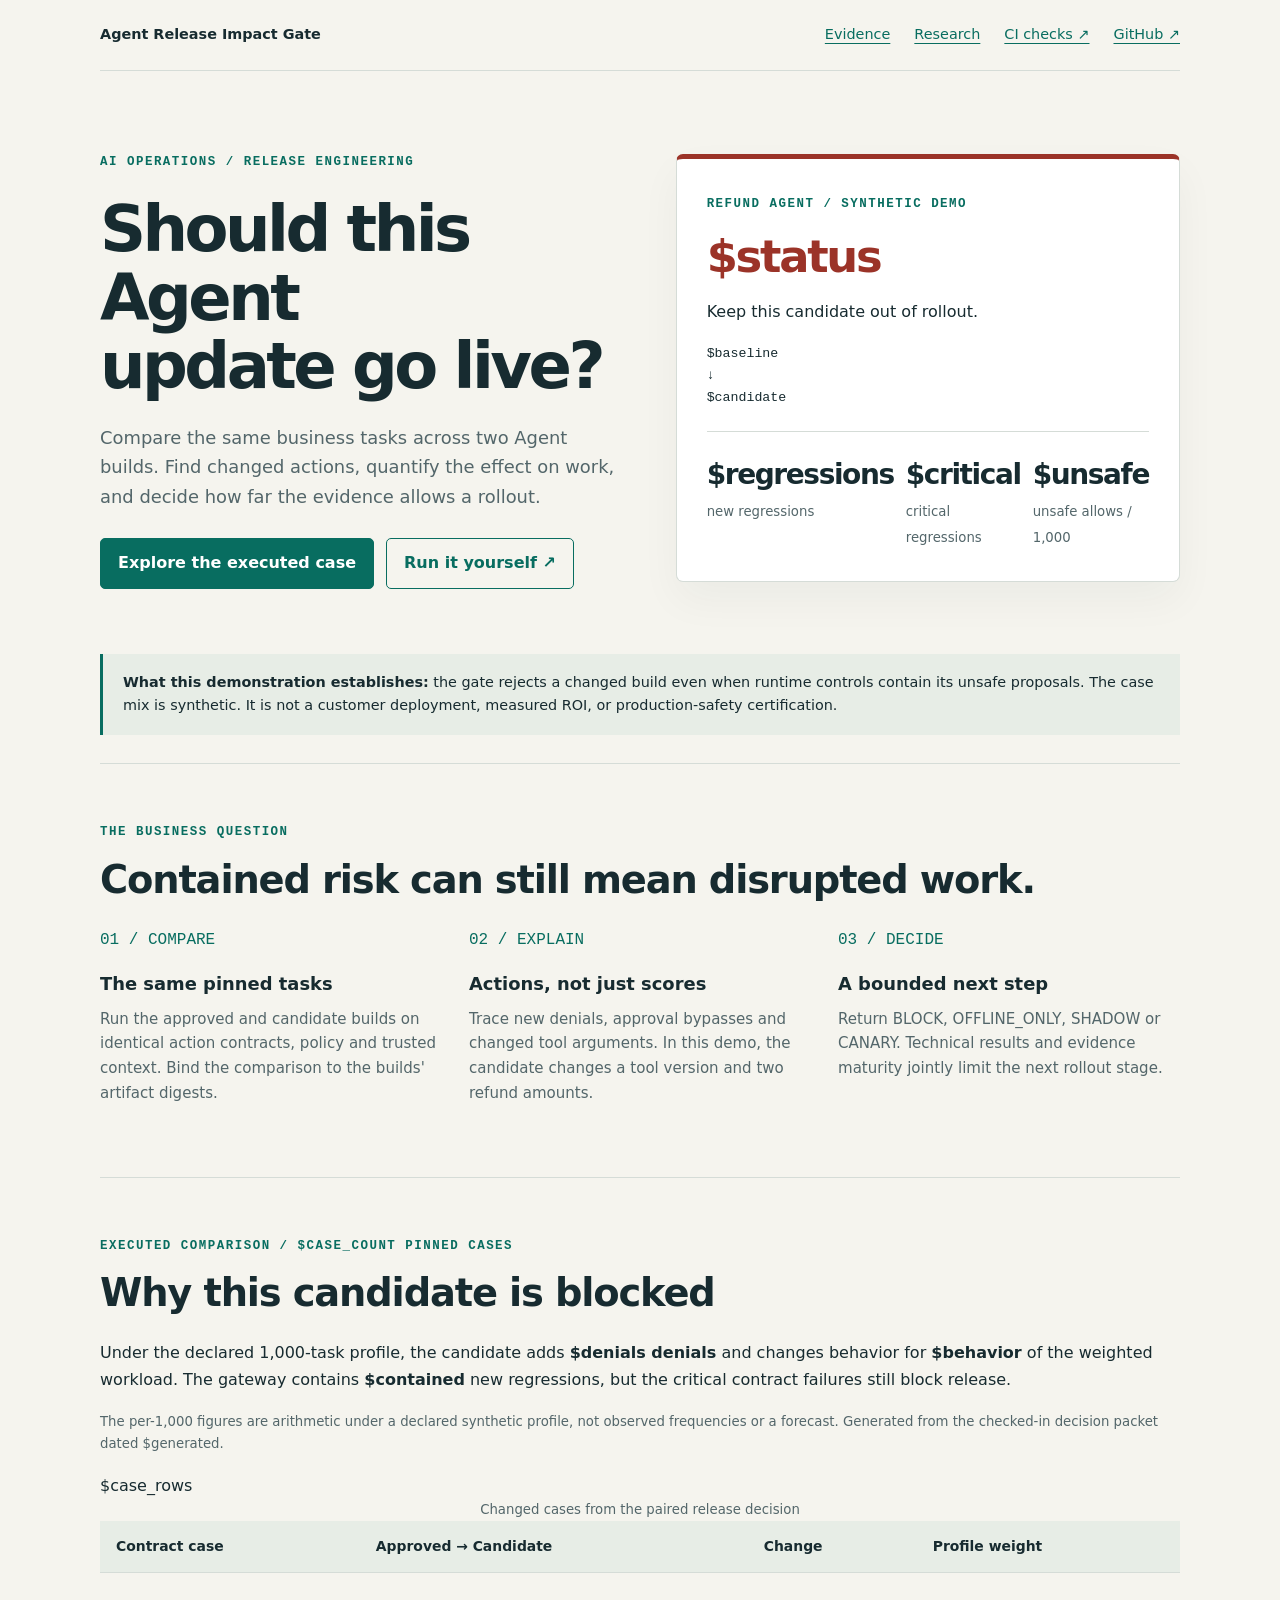
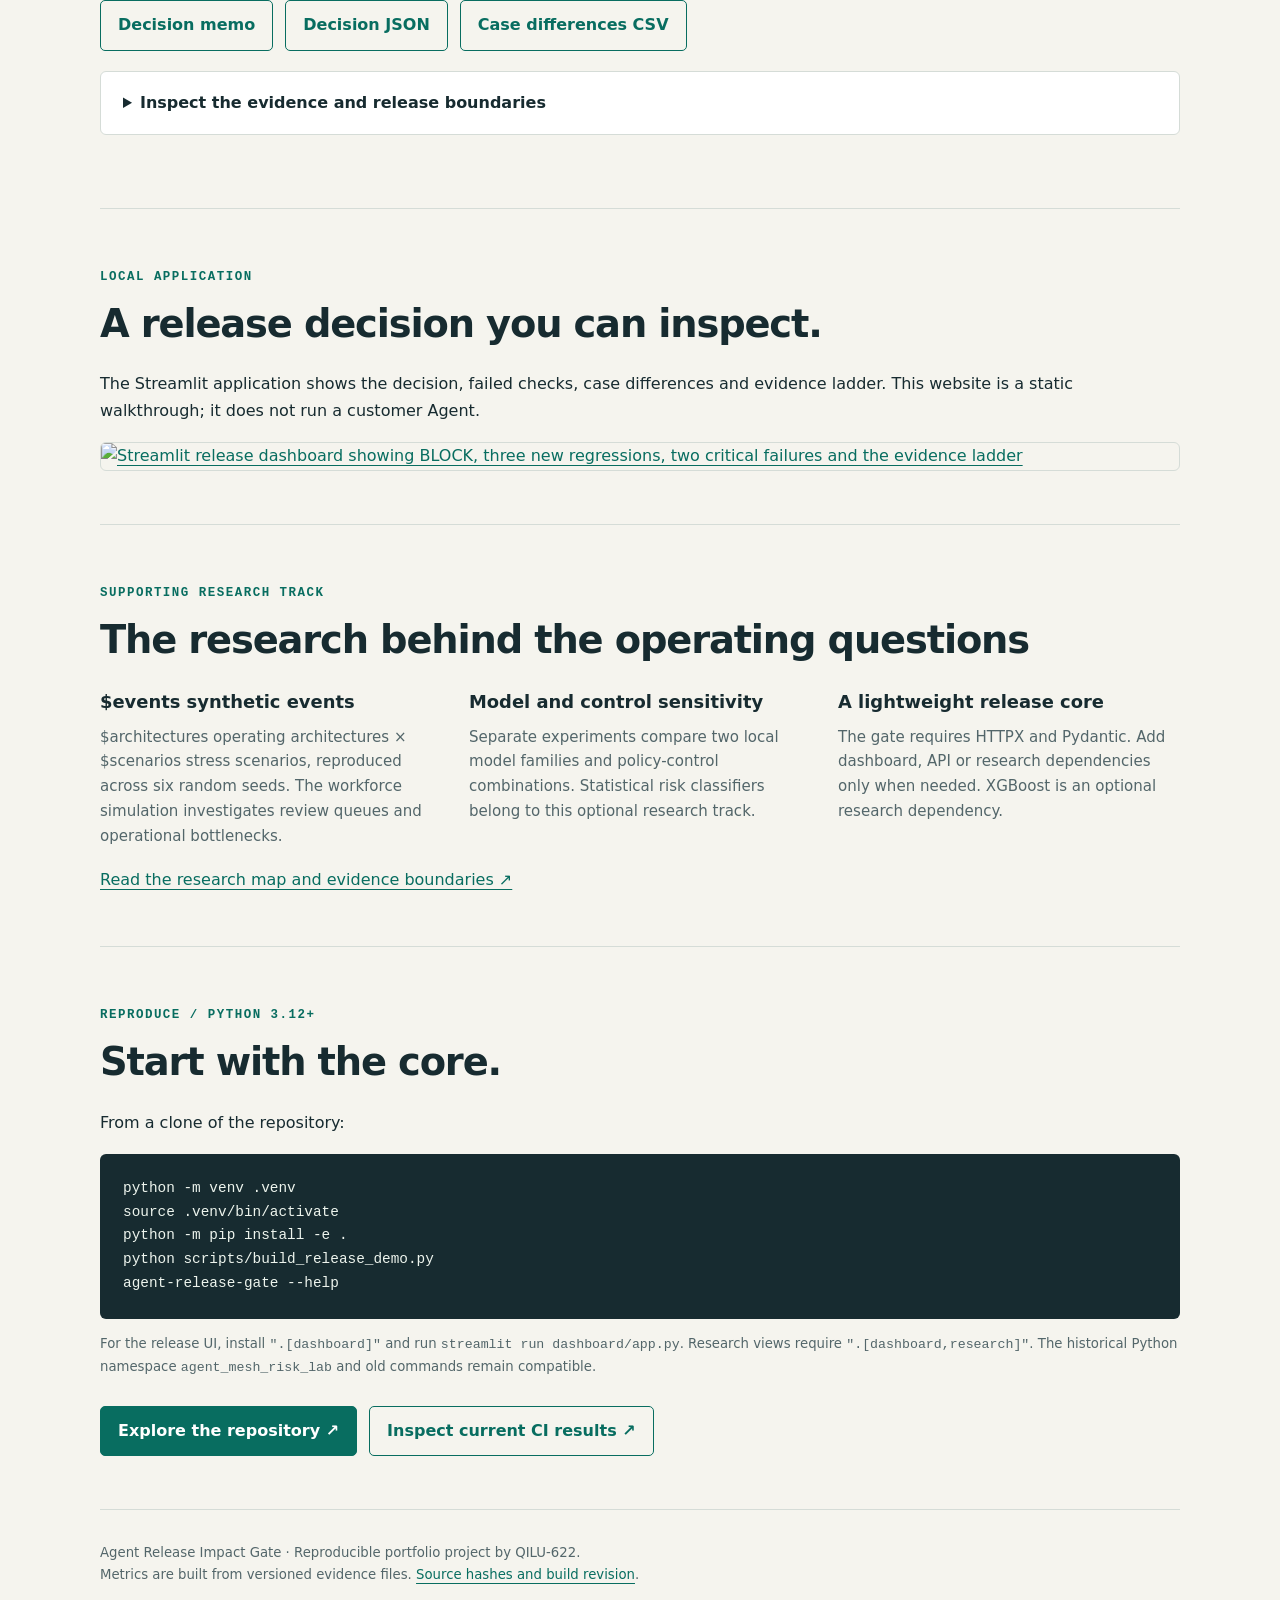
==== site/index.html @ fe2dcc7a "Add a readable project walkthrough" ====
<!doctype html>
<html lang="en">
<head>
<meta charset="utf-8"><meta name="viewport" content="width=device-width, initial-scale=1">
<meta name="description" content="A reproducible release gate for tool-using AI agents. Explore an executed refund-agent comparison, business impact, and evidence limits.">
<title>Agent Release Impact Gate — A decision before deployment</title>
<style>
:root{--ink:#172b30;--muted:#53666a;--paper:#f5f4ee;--line:#d5dcd7;--teal:#086d60;--red:#9b3328}
*{box-sizing:border-box}html{scroll-behavior:smooth}body{margin:0;background:var(--paper);color:var(--ink);font-family:ui-sans-serif,system-ui,-apple-system,BlinkMacSystemFont,"Segoe UI",sans-serif;line-height:1.65}
a{color:var(--teal);text-underline-offset:4px}a:hover{color:var(--ink)}a:focus-visible,summary:focus-visible{outline:3px solid #daac3a;outline-offset:5px}
.wrap{max-width:1140px;margin:auto;padding:0 30px}nav{display:flex;align-items:center;justify-content:space-between;gap:24px;padding:23px 0;border-bottom:1px solid var(--line);font-size:.9rem}.brand{font-weight:750;color:var(--ink);text-decoration:none}nav .links{display:flex;gap:24px;flex-wrap:wrap}
.hero{display:grid;grid-template-columns:1.25fr 1fr;gap:60px;padding:76px 0 65px;align-items:center}.eyebrow{font-family:ui-monospace,monospace;font-size:.78rem;letter-spacing:.12em;text-transform:uppercase;color:var(--teal);font-weight:650}h1{font-size:clamp(2.65rem,5vw,4.6rem);line-height:1.07;letter-spacing:-.055em;margin:22px 0}h2{font-size:clamp(1.7rem,3vw,2.4rem);letter-spacing:-.03em;line-height:1.2;margin:13px 0 24px}h3{font-size:1.12rem;margin:0 0 8px}p{margin:0 0 18px}.lead{font-size:1.12rem;color:var(--muted);max-width:580px}.buttons{display:flex;gap:12px;flex-wrap:wrap;margin-top:27px}.button{padding:11px 17px;border:1px solid var(--teal);border-radius:5px;text-decoration:none;font-weight:650}.primary{background:var(--teal);color:#fff}.primary:hover{background:var(--ink);color:#fff}
.decision{background:#fff;border:1px solid var(--line);border-top:5px solid var(--red);padding:30px;border-radius:7px;box-shadow:0 18px 42px #172b300b}.status{color:var(--red);font-size:2.8rem;line-height:1.2;font-weight:760;letter-spacing:-.05em;margin:15px 0}.build{font-family:ui-monospace,monospace;font-size:.83rem;overflow-wrap:anywhere}.tiny{font-size:.83rem;color:var(--muted)}.stats{display:grid;grid-template-columns:repeat(3,1fr);border-top:1px solid var(--line);margin-top:22px;padding-top:20px;gap:12px}.number{font-size:1.75rem;display:block;font-weight:700;letter-spacing:-.05em}.notice{background:#e7ede6;border-left:3px solid var(--teal);padding:17px 20px;margin:0 0 28px;font-size:.9rem}
section{padding:53px 0;border-top:1px solid var(--line)}.grid{display:grid;grid-template-columns:repeat(3,1fr);gap:27px}.step{font-family:ui-monospace,monospace;color:var(--teal);display:block;margin-bottom:16px}.card p{color:var(--muted);font-size:.94rem}.scroll{overflow:auto}table{border-collapse:collapse;width:100%;font-size:.87rem;background:#fff}th,td{text-align:left;padding:14px 16px;border-bottom:1px solid var(--line);vertical-align:top}th{background:#e7ede6;font-weight:700}td:first-child{min-width:200px;overflow-wrap:anywhere}.pill{display:inline-block;background:#f8e8e1;color:var(--red);font-size:.78rem;padding:3px 7px;border-radius:4px}
details{border:1px solid var(--line);border-radius:6px;padding:18px 22px;margin:20px 0;background:#fff}summary{cursor:pointer;font-weight:650}details p,details ul{margin-top:17px}.screenshot{width:100%;height:auto;display:block;border:1px solid var(--line);border-radius:6px}pre{background:#172b30;color:#edf4ed;border-radius:6px;padding:23px;overflow:auto;font-size:.9rem}code{font-family:ui-monospace,monospace}footer{padding:32px 0 50px;border-top:1px solid var(--line);font-size:.83rem;color:var(--muted)}.skip{position:absolute;left:-9999px}.skip:focus{left:10px;top:10px;background:white;padding:10px;z-index:2}
@media(max-width:760px){.wrap{padding:0 20px}nav{align-items:flex-start;flex-direction:column;gap:12px}nav .links{gap:18px}.hero{grid-template-columns:1fr;gap:28px;padding:43px 0}.grid{grid-template-columns:1fr;gap:23px}.decision{padding:22px}.stats{gap:10px}section{padding:38px 0}h1{font-size:3rem}}
@media(prefers-reduced-motion:reduce){html{scroll-behavior:auto}}
</style>
</head>
<body>
<a class="skip" href="#main">Skip to content</a>
<div class="wrap">
<nav aria-label="Main navigation"><a class="brand" href="./">Agent Release Impact Gate</a><div class="links"><a href="#evidence">Evidence</a><a href="#research">Research</a><a href="$repo/actions/workflows/tests.yml">CI checks ↗</a><a href="$repo">GitHub ↗</a></div></nav>
<main id="main">
<div class="hero">
<div><span class="eyebrow">AI operations / Release engineering</span><h1>Should this Agent<br>update go live?</h1><p class="lead">Compare the same business tasks across two Agent builds. Find changed actions, quantify the effect on work, and decide how far the evidence allows a rollout.</p><div class="buttons"><a class="button primary" href="#evidence">Explore the executed case</a><a class="button" href="$repo#run-the-demo">Run it yourself ↗</a></div></div>
<aside class="decision" aria-label="Executed demo decision"><span class="eyebrow">Refund Agent / Synthetic demo</span><div class="status">$status</div><p>Keep this candidate out of rollout.</p><p class="build">$baseline<br>↓<br>$candidate</p><div class="stats"><div><span class="number">$regressions</span><span class="tiny">new regressions</span></div><div><span class="number">$critical</span><span class="tiny">critical regressions</span></div><div><span class="number">$unsafe</span><span class="tiny">unsafe allows / 1,000</span></div></div></aside>
</div>
<div class="notice"><strong>What this demonstration establishes:</strong> the gate rejects a changed build even when runtime controls contain its unsafe proposals. The case mix is synthetic. It is not a customer deployment, measured ROI, or production-safety certification.</div>
<section aria-labelledby="why"><span class="eyebrow">The business question</span><h2 id="why">Contained risk can still mean disrupted work.</h2><div class="grid"><article class="card"><span class="step">01 / COMPARE</span><h3>The same pinned tasks</h3><p>Run the approved and candidate builds on identical action contracts, policy and trusted context. Bind the comparison to the builds' artifact digests.</p></article><article class="card"><span class="step">02 / EXPLAIN</span><h3>Actions, not just scores</h3><p>Trace new denials, approval bypasses and changed tool arguments. In this demo, the candidate changes a tool version and two refund amounts.</p></article><article class="card"><span class="step">03 / DECIDE</span><h3>A bounded next step</h3><p>Return BLOCK, OFFLINE_ONLY, SHADOW or CANARY. Technical results and evidence maturity jointly limit the next rollout stage.</p></article></div></section>
<section id="evidence"><span class="eyebrow">Executed comparison / $case_count pinned cases</span><h2>Why this candidate is blocked</h2><p>Under the declared 1,000-task profile, the candidate adds <strong>$denials denials</strong> and changes behavior for <strong>$behavior</strong> of the weighted workload. The gateway contains <strong>$contained</strong> new regressions, but the critical contract failures still block release.</p><p class="tiny">The per-1,000 figures are arithmetic under a declared synthetic profile, not observed frequencies or a forecast. Generated from the checked-in decision packet dated $generated.</p><div class="scroll"><table><caption class="tiny">Changed cases from the paired release decision</caption><thead><tr><th scope="col">Contract case</th><th scope="col">Approved → Candidate</th><th scope="col">Change</th><th scope="col">Profile weight</th></tr></thead><tbody>$case_rows</tbody></table></div>
<div class="buttons"><a class="button" href="evidence/release_decision.md">Decision memo</a><a class="button" href="evidence/release_decision.json">Decision JSON</a><a class="button" href="evidence/case_diffs.csv">Case differences CSV</a></div>
<details><summary>Inspect the evidence and release boundaries</summary><ul><li><a href="evidence/baseline_report.json">Approved-build report</a> and <a href="evidence/candidate_report.json">candidate-build report</a></li><li><a href="evidence/baseline_proposals.json">Approved proposals</a> and <a href="evidence/candidate_proposals.json">candidate proposals</a></li><li><a href="$repo/blob/main/configs/release/refund_release_gate.json">Pinned profile and thresholds</a></li><li><a href="$repo/blob/main/docs/ci_integration.md">Consumer CI integration and trust boundary</a></li></ul><p>Synthetic evidence permits at most offline work. Authorized external replay permits at most shadow evaluation. A validated shadow pilot permits at most a canary. The system never authorizes automatic production-wide rollout.</p></details>
</section>
<section><span class="eyebrow">Local application</span><h2>A release decision you can inspect.</h2><p>The Streamlit application shows the decision, failed checks, case differences and evidence ladder. This website is a static walkthrough; it does not run a customer Agent.</p><a href="assets/release-impact-gate-dashboard.png"><img class="screenshot" src="assets/release-impact-gate-dashboard.png" alt="Streamlit release dashboard showing BLOCK, three new regressions, two critical failures and the evidence ladder" loading="lazy"></a></section>
<section id="research"><span class="eyebrow">Supporting research track</span><h2>The research behind the operating questions</h2><div class="grid"><article class="card"><h3>$events synthetic events</h3><p>$architectures operating architectures × $scenarios stress scenarios, reproduced across six random seeds. The workforce simulation investigates review queues and operational bottlenecks.</p></article><article class="card"><h3>Model and control sensitivity</h3><p>Separate experiments compare two local model families and policy-control combinations. Statistical risk classifiers belong to this optional research track.</p></article><article class="card"><h3>A lightweight release core</h3><p>The gate requires HTTPX and Pydantic. Add dashboard, API or research dependencies only when needed. XGBoost is an optional research dependency.</p></article></div><a href="$repo/tree/main/research">Read the research map and evidence boundaries ↗</a></section>
<section><span class="eyebrow">Reproduce / Python 3.12+</span><h2>Start with the core.</h2><p>From a clone of the repository:</p><pre><code>python -m venv .venv
source .venv/bin/activate
python -m pip install -e .
python scripts/build_release_demo.py
agent-release-gate --help</code></pre><p class="tiny">For the release UI, install <code>".[dashboard]"</code> and run <code>streamlit run dashboard/app.py</code>. Research views require <code>".[dashboard,research]"</code>. The historical Python namespace <code>agent_mesh_risk_lab</code> and old commands remain compatible.</p><div class="buttons"><a class="button primary" href="$repo">Explore the repository ↗</a><a class="button" href="$repo/actions/workflows/tests.yml">Inspect current CI results ↗</a></div></section>
</main><footer>Agent Release Impact Gate · Reproducible portfolio project by QILU-622.<br>Metrics are built from versioned evidence files. <a href="evidence/source_manifest.json">Source hashes and build revision</a>.</footer>
</div>
</body></html>
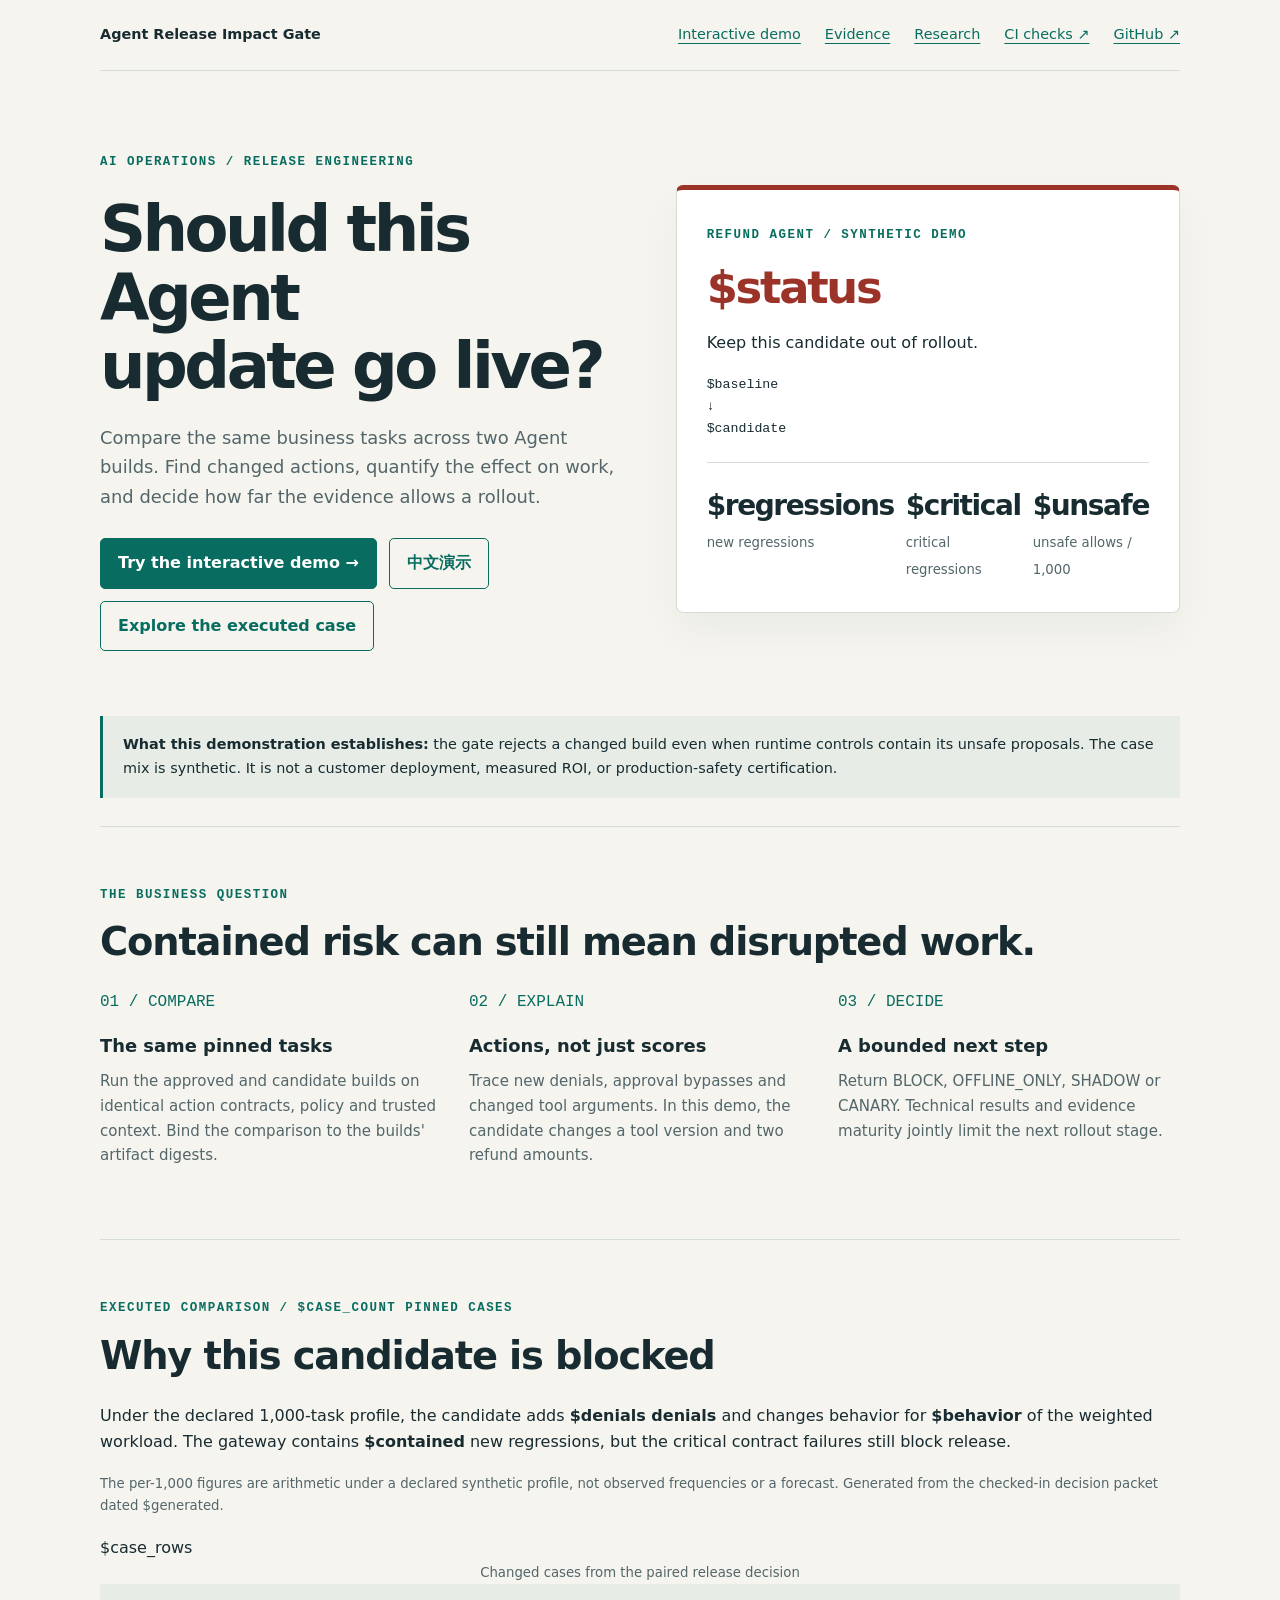
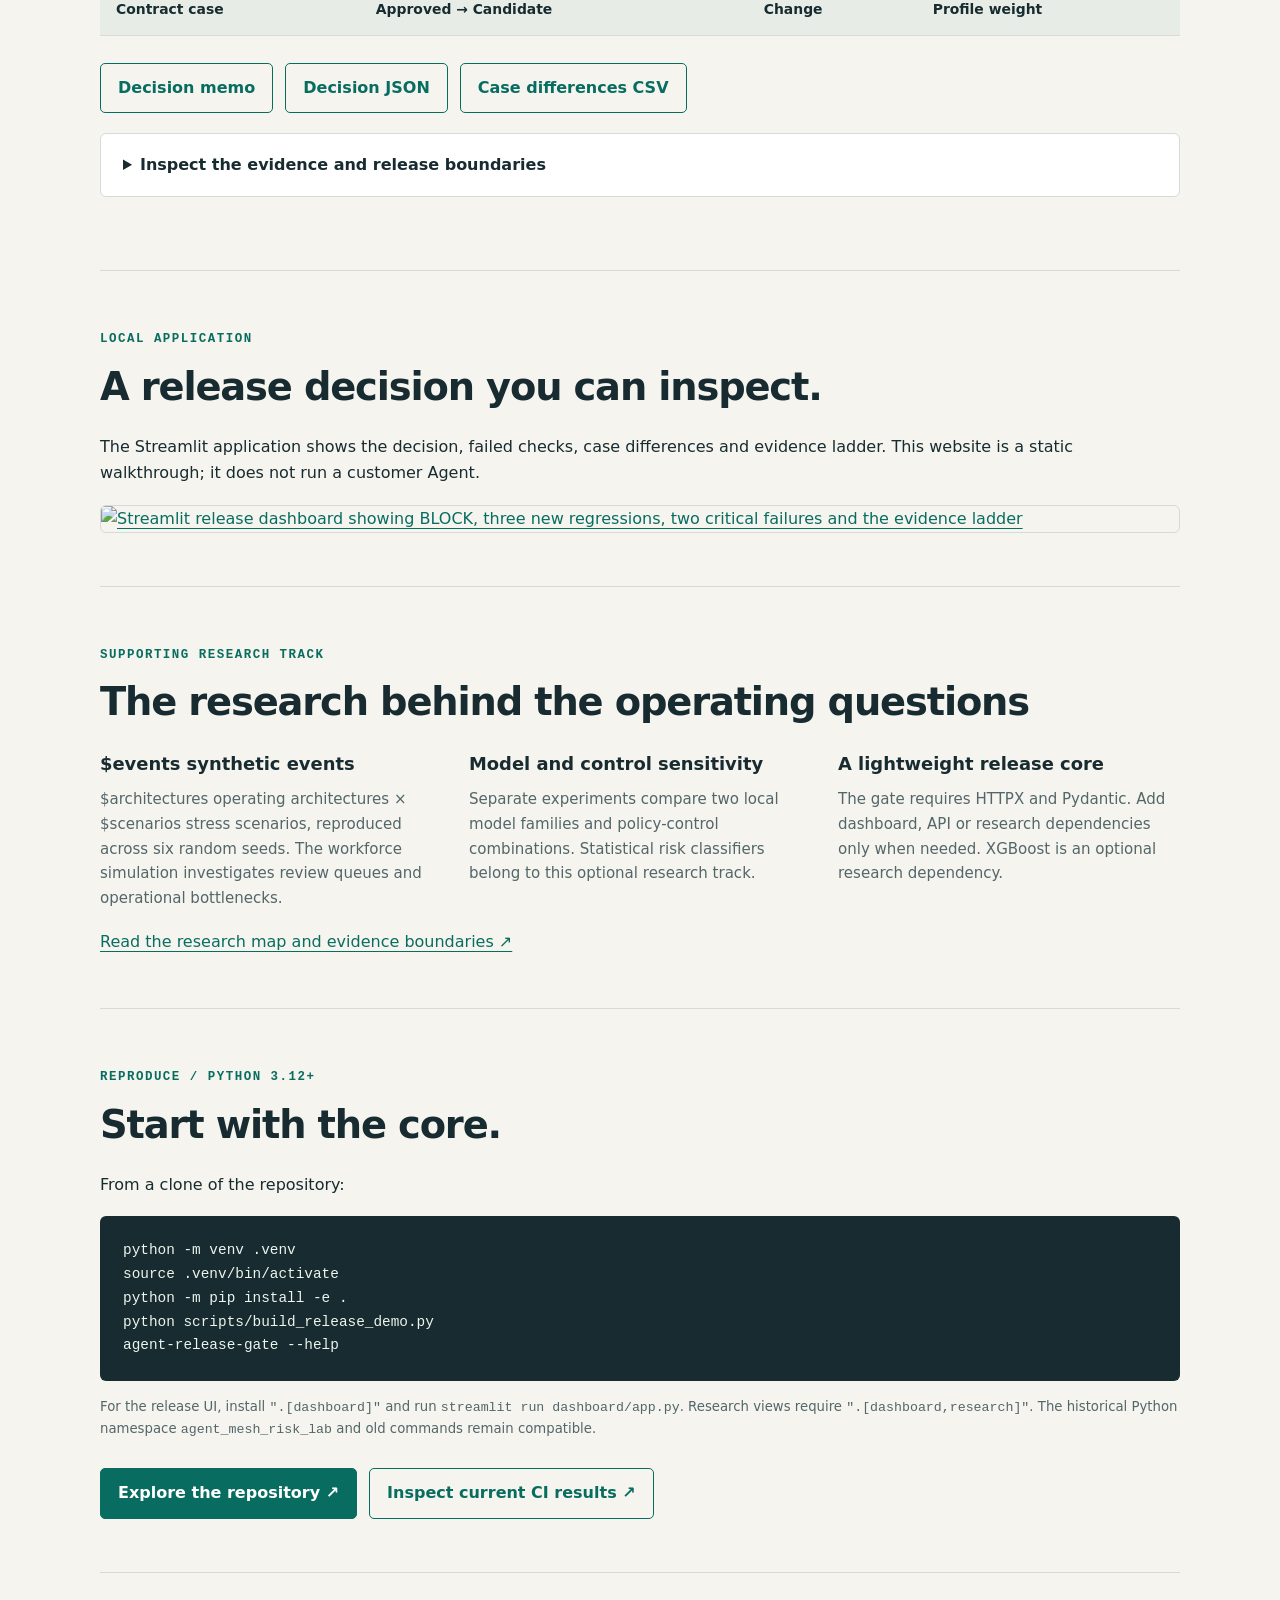
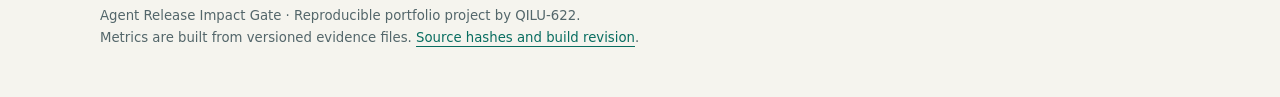
==== commit 0630e4f7: "feat: link the interactive demo from the project homepage" ====
--- a/site/index.html
+++ b/site/index.html
@@ -20,10 +20,10 @@
 <body>
 <a class="skip" href="#main">Skip to content</a>
 <div class="wrap">
-<nav aria-label="Main navigation"><a class="brand" href="./">Agent Release Impact Gate</a><div class="links"><a href="#evidence">Evidence</a><a href="#research">Research</a><a href="$repo/actions/workflows/tests.yml">CI checks ↗</a><a href="$repo">GitHub ↗</a></div></nav>
+<nav aria-label="Main navigation"><a class="brand" href="./">Agent Release Impact Gate</a><div class="links"><a href="demo/">Interactive demo</a><a href="#evidence">Evidence</a><a href="#research">Research</a><a href="$repo/actions/workflows/tests.yml">CI checks ↗</a><a href="$repo">GitHub ↗</a></div></nav>
 <main id="main">
 <div class="hero">
-<div><span class="eyebrow">AI operations / Release engineering</span><h1>Should this Agent<br>update go live?</h1><p class="lead">Compare the same business tasks across two Agent builds. Find changed actions, quantify the effect on work, and decide how far the evidence allows a rollout.</p><div class="buttons"><a class="button primary" href="#evidence">Explore the executed case</a><a class="button" href="$repo#run-the-demo">Run it yourself ↗</a></div></div>
+<div><span class="eyebrow">AI operations / Release engineering</span><h1>Should this Agent<br>update go live?</h1><p class="lead">Compare the same business tasks across two Agent builds. Find changed actions, quantify the effect on work, and decide how far the evidence allows a rollout.</p><div class="buttons"><a class="button primary" href="demo/">Try the interactive demo →</a><a class="button" href="demo/?lang=zh">中文演示</a><a class="button" href="#evidence">Explore the executed case</a></div></div>
 <aside class="decision" aria-label="Executed demo decision"><span class="eyebrow">Refund Agent / Synthetic demo</span><div class="status">$status</div><p>Keep this candidate out of rollout.</p><p class="build">$baseline<br>↓<br>$candidate</p><div class="stats"><div><span class="number">$regressions</span><span class="tiny">new regressions</span></div><div><span class="number">$critical</span><span class="tiny">critical regressions</span></div><div><span class="number">$unsafe</span><span class="tiny">unsafe allows / 1,000</span></div></div></aside>
 </div>
 <div class="notice"><strong>What this demonstration establishes:</strong> the gate rejects a changed build even when runtime controls contain its unsafe proposals. The case mix is synthetic. It is not a customer deployment, measured ROI, or production-safety certification.</div>
